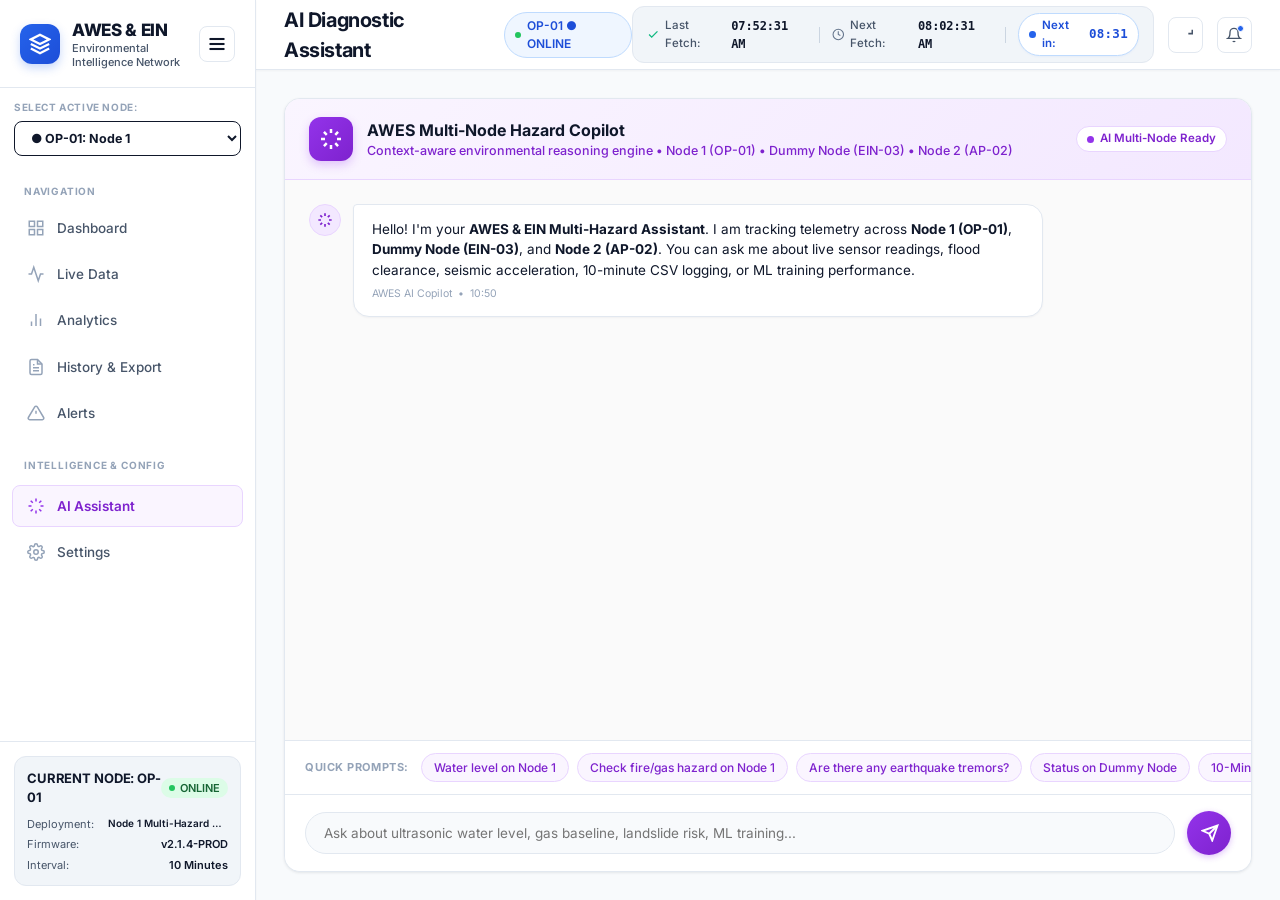
==== ai-assistant.html @ 45f8ae20 "Add files via upload" ====
<!DOCTYPE html>
<html lang="en">
<head>
  <meta charset="UTF-8">
  <meta name="viewport" content="width=device-width, initial-scale=1.0">
  <title>AWES — AI Assistant Copilot</title>
  <link rel="preconnect" href="https://fonts.googleapis.com">
  <link rel="preconnect" href="https://fonts.gstatic.com" crossorigin>
  <link href="https://fonts.googleapis.com/css2?family=Inter:wght@400;500;600;700;800&display=swap" rel="stylesheet">
  <link rel="stylesheet" href="main.css">
  <link rel="stylesheet" href="components.css">
  <link rel="stylesheet" href="ai-chat.css">
</head>
<body>

<div class="app-container">
  <!-- SIDEBAR -->
  <aside class="sidebar">
    <div class="sidebar-brand">
      <div class="brand-icon">
        <svg width="22" height="22" viewBox="0 0 24 24" fill="none" stroke="currentColor" stroke-width="2.5">
          <path d="M12 2L2 7l10 5 10-5-10-5zM2 17l10 5 10-5M2 12l10 5 10-5"/>
        </svg>
      </div>
      <div class="brand-info">
        <h1>AWES & EIN</h1>
        <p>Environmental Intelligence Network</p>
      </div>
      <button class="btn-sidebar-close" id="btn-sidebar-close" title="Close sidebar" aria-label="Close sidebar">
        <svg width="20" height="20" viewBox="0 0 24 24" fill="none" stroke="currentColor" stroke-width="2.5"><line x1="3" y1="6" x2="21" y2="6"/><line x1="3" y1="12" x2="21" y2="12"/><line x1="3" y1="18" x2="21" y2="18"/></svg>
      </button>
    </div>

    <!-- Active Hardware Node Selector in Sidebar -->
    <div style="padding: 12px 14px 4px 14px;">
      <div style="font-size: 10px; font-weight: 700; text-transform: uppercase; color: var(--text-light); letter-spacing: 0.06em; margin-bottom: 6px;">Select Active Node:</div>
      <select id="global-node-selector" class="form-select" style="width: 100%; font-size: 12.5px; font-weight: 700; border-color: var(--primary-300);">
        <option value="OP-01">● OP-01: Node 1</option>
        <option value="EIN-03">● EIN-03: Dummy Node</option>
        <option value="AP-02">● AP-02: Node 2</option>
      </select>
    </div>

    <nav class="sidebar-nav">
      <div class="nav-section-title">Navigation</div>
      <a href="index.html" class="nav-item">
        <svg viewBox="0 0 24 24" fill="none" stroke="currentColor" stroke-width="2"><rect x="3" y="3" width="7" height="7"/><rect x="14" y="3" width="7" height="7"/><rect x="14" y="14" width="7" height="7"/><rect x="3" y="14" width="7" height="7"/></svg>
        <span>Dashboard</span>
      </a>
      <a href="live-data.html" class="nav-item">
        <svg viewBox="0 0 24 24" fill="none" stroke="currentColor" stroke-width="2"><polyline points="22 12 18 12 15 21 9 3 6 12 2 12"/></svg>
        <span>Live Data</span>
      </a>
      <a href="analytics.html" class="nav-item">
        <svg viewBox="0 0 24 24" fill="none" stroke="currentColor" stroke-width="2"><line x1="18" y1="20" x2="18" y2="10"/><line x1="12" y1="20" x2="12" y2="4"/><line x1="6" y1="20" x2="6" y2="14"/></svg>
        <span>Analytics</span>
      </a>
      <a href="history.html" class="nav-item">
        <svg viewBox="0 0 24 24" fill="none" stroke="currentColor" stroke-width="2"><path d="M14 2H6a2 2 0 0 0-2 2v16a2 2 0 0 0 2 2h12a2 2 0 0 0 2-2V8z"/><polyline points="14 2 14 8 20 8"/><line x1="16" y1="13" x2="8" y2="13"/><line x1="16" y1="17" x2="8" y2="17"/><polyline points="10 9 9 9 8 9"/></svg>
        <span>History & Export</span>
      </a>
      <a href="alerts.html" class="nav-item">
        <svg viewBox="0 0 24 24" fill="none" stroke="currentColor" stroke-width="2"><path d="M10.29 3.86L1.82 18a2 2 0 001.71 3h16.94a2 2 0 001.71-3L13.71 3.86a2 2 0 00-3.42 0z"/><line x1="12" y1="9" x2="12" y2="13"/><line x1="12" y1="17" x2="12.01" y2="17"/></svg>
        <span>Alerts</span>
      </a>
      
      <div class="nav-section-title" style="margin-top: 12px;">Intelligence & Config</div>
      <a href="ai-assistant.html" class="nav-item nav-item-ai active">
        <svg viewBox="0 0 24 24" fill="none" stroke="currentColor" stroke-width="2"><path d="M12 2v4M12 18v4M4.93 4.93l2.83 2.83M16.24 16.24l2.83 2.83M2 12h4M18 12h4M4.93 19.07l2.83-2.83M16.24 7.76l2.83-2.83"/></svg>
        <span>AI Assistant</span>
      </a>
      <a href="settings.html" class="nav-item">
        <svg viewBox="0 0 24 24" fill="none" stroke="currentColor" stroke-width="2"><circle cx="12" cy="12" r="3"/><path d="M19.4 15a1.65 1.65 0 0 0 .33 1.82l.06.06a2 2 0 0 1 0 2.83 2 2 0 0 1-2.83 0l-.06-.06a1.65 1.65 0 0 0-1.82-.33 1.65 1.65 0 0 0-1 1.51V21a2 2 0 0 1-2 2 2 2 0 0 1-2-2v-.09A1.65 1.65 0 0 0 9 19.4a1.65 1.65 0 0 0-1.82.33l-.06.06a2 2 0 0 1-2.83 0 2 2 0 0 1 0-2.83l.06-.06a1.65 1.65 0 0 0 .33-1.82 1.65 1.65 0 0 0-1.51-1H3a2 2 0 0 1-2-2 2 2 0 0 1 2-2h.09A1.65 1.65 0 0 0 4.6 9a1.65 1.65 0 0 0-.33-1.82l-.06-.06a2 2 0 0 1 0-2.83 2 2 0 0 1 2.83 0l.06.06a1.65 1.65 0 0 0 1.82.33H9a1.65 1.65 0 0 0 1-1.51V3a2 2 0 0 1 2-2 2 2 0 0 1 2 2v.09a1.65 1.65 0 0 0 1 1.51 1.65 1.65 0 0 0 1.82-.33l.06-.06a2 2 0 0 1 2.83 0 2 2 0 0 1 0 2.83l-.06.06a1.65 1.65 0 0 0-.33 1.82V9a1.65 1.65 0 0 0 1.51 1H21a2 2 0 0 1 2 2 2 2 0 0 1-2 2h-.09a1.65 1.65 0 0 0-1.51 1z"/></svg>
        <span>Settings</span>
      </a>
    </nav>

    <!-- Pinned Node Status Card at bottom of Sidebar -->
    <div class="sidebar-footer">
      <div class="current-node-card">
        <div class="node-header">
          <span class="node-id-badge" id="sidebar-node-id">CURRENT NODE: OP-01</span>
          <span class="status-pill online">
            <span class="status-dot pulse"></span> ONLINE
          </span>
        </div>
        <div class="node-details">
          <div class="node-row"><span>Deployment:</span> <span id="sidebar-node-type" style="font-size: 10px; max-width: 120px; overflow: hidden; text-overflow: ellipsis; white-space: nowrap;">Node 1 Multi-Hazard</span></div>
          <div class="node-row"><span>Firmware:</span> <span id="sidebar-node-fw">v2.1.4-PROD</span></div>
          <div class="node-row"><span>Interval:</span> <span id="sidebar-node-interval">10 Minutes</span></div>
        </div>
      </div>
    </div>
  </aside>

  <!-- MAIN WRAPPER -->
  <div class="main-wrapper">
    <!-- Top Header -->
    <header class="top-header">
      <div class="header-left">
        <button id="btn-sidebar-toggle" class="btn-sidebar-toggle" title="Toggle Sidebar" aria-label="Toggle Sidebar">
          <svg width="20" height="20" viewBox="0 0 24 24" fill="none" stroke="currentColor" stroke-width="2.5">
            <line x1="3" y1="6" x2="21" y2="6"/>
            <line x1="3" y1="12" x2="21" y2="12"/>
            <line x1="3" y1="18" x2="21" y2="18"/>
          </svg>
        </button>
        <h1 class="header-page-title">AI Diagnostic Assistant</h1>
        <div class="header-node-badge">
          <span class="status-dot pulse"></span>
          <span id="header-node-badge-text">OP-01 ● ONLINE</span>
        </div>
      </div>

      <div class="header-right">
        <div class="header-telemetry-sync">
          <div class="sync-time-item">
            <svg width="13" height="13" viewBox="0 0 24 24" fill="none" stroke="#10B981" stroke-width="2.5"><polyline points="20 6 9 17 4 12"/></svg>
            <span class="sync-label">Last Fetch:</span>
            <strong class="sync-value" id="last-fetch-time">--:--:--</strong>
          </div>
          <div class="sync-divider"></div>
          <div class="sync-time-item">
            <svg width="13" height="13" viewBox="0 0 24 24" fill="none" stroke="#64748B" stroke-width="2"><circle cx="12" cy="12" r="10"/><polyline points="12 6 12 12 16 14"/></svg>
            <span class="sync-label">Next Fetch:</span>
            <strong class="sync-value" id="next-fetch-time">--:--:--</strong>
          </div>
          <div class="sync-divider"></div>
          <div class="sync-countdown-pill" title="Countdown to next 10-minute sensor telemetry broadcast & ML model retraining">
            <span class="countdown-dot"></span>
            <span class="sync-label" style="font-weight: 600; color: var(--primary-700);">Next in:</span>
            <strong class="countdown-timer" id="fetch-countdown">--:--</strong>
          </div>
        </div>

        <button id="btn-refresh-data" class="btn-icon-header" title="Force Sync & Retrain Model">
          <svg width="16" height="16" viewBox="0 0 24 24" fill="none" stroke="currentColor" stroke-width="2.5"><polyline points="23 4 23 10 17 10"/></svg>
        </button>
        <a href="alerts.html" class="btn-icon-header" title="Alerts Center">
          <svg width="16" height="16" viewBox="0 0 24 24" fill="none" stroke="currentColor" stroke-width="2"><path d="M18 8A6 6 0 0 0 6 8c0 7-3 9-3 9h18s-3-2-3-9"/><path d="M13.73 21a2 2 0 0 1-3.46 0"/></svg>
          <span class="notif-badge-dot"></span>
        </a>
      </div>
    </header>

    <!-- Main Page Content: Full-Page Chat Container -->
    <main class="page-content" style="padding-bottom: 20px;">
      
      <div class="chat-container">
        <!-- Top Profile Banner -->
        <div class="chat-header-banner">
          <div class="chat-bot-profile">
            <div class="bot-avatar">
              <svg viewBox="0 0 24 24" fill="none" stroke="currentColor" stroke-width="2.5">
                <path d="M12 2v4M12 18v4M4.93 4.93l2.83 2.83M16.24 16.24l2.83 2.83M2 12h4M18 12h4M4.93 19.07l2.83-2.83M16.24 7.76l2.83-2.83"/>
              </svg>
            </div>
            <div class="bot-info">
              <h2>AWES Multi-Node Hazard Copilot</h2>
              <p>Context-aware environmental reasoning engine &bull; Node 1 (OP-01) &bull; Dummy Node (EIN-03) &bull; Node 2 (AP-02)</p>
            </div>
          </div>
          <div class="bot-status-tag">
            <span class="bot-status-dot"></span>
            <span>AI Multi-Node Ready</span>
          </div>
        </div>

        <!-- Chat Messages Log -->
        <div class="chat-messages" id="chat-messages">
          <div class="chat-bubble-row bot-row">
            <div class="chat-avatar-small">
              <svg width="16" height="16" viewBox="0 0 24 24" fill="none" stroke="currentColor" stroke-width="2.5">
                <path d="M12 2v4M12 18v4M4.93 4.93l2.83 2.83M16.24 16.24l2.83 2.83M2 12h4M18 12h4M4.93 19.07l2.83-2.83M16.24 7.76l2.83-2.83"/>
              </svg>
            </div>
            <div class="bubble">
              <p>Hello! I'm your <strong>AWES & EIN Multi-Hazard Assistant</strong>. I am tracking telemetry across <strong>Node 1 (OP-01)</strong>, <strong>Dummy Node (EIN-03)</strong>, and <strong>Node 2 (AP-02)</strong>. You can ask me about live sensor readings, flood clearance, seismic acceleration, 10-minute CSV logging, or ML training performance.</p>
              <div class="bubble-meta">
                <span>AWES AI Copilot</span> &bull; <span>10:50</span>
              </div>
            </div>
          </div>
        </div>

        <!-- Suggested Prompt Chips (Click to ask) -->
        <div class="suggested-prompts-bar">
          <span class="prompt-label">Quick Prompts:</span>
          <button class="prompt-chip" data-query="What is the water level on Node 1 (OP-01)?">Water level on Node 1</button>
          <button class="prompt-chip" data-query="Check fire/gas hazard status on Node 1 (OP-01)">Check fire/gas hazard on Node 1</button>
          <button class="prompt-chip" data-query="Are there any earthquake tremors?">Are there any earthquake tremors?</button>
          <button class="prompt-chip" data-query="Explain status on Dummy Node (EIN-03)">Status on Dummy Node</button>
          <button class="prompt-chip" data-query="How does the 10-minute ML training pipeline work?">10-Min ML Training & CSV Pipeline</button>
          <button class="prompt-chip" data-query="What is the GPS location of the active node?">GPS location of active node</button>
        </div>

        <!-- Chat Input Form -->
        <form id="chat-form" class="chat-input-bar">
          <div class="chat-input-wrapper">
            <input type="text" id="chat-input" class="chat-input" placeholder="Ask about ultrasonic water level, gas baseline, landslide risk, ML training..." autocomplete="off">
          </div>
          <button type="submit" class="btn-send-chat" title="Send Question">
            <svg viewBox="0 0 24 24" fill="none" stroke="currentColor" stroke-width="2.5"><line x1="22" y1="2" x2="11" y2="13"/><polygon points="22 2 15 22 11 13 2 9 22 2"/></svg>
          </button>
        </form>

      </div>

    </main>
  </div>
</div>

<script src="data.js"></script>
<script src="shared.js"></script>
<script src="ai-chat.js"></script>
</body>
</html>
---- main.css ----
/* ==========================================================================
   AWES — AI-Powered Environmental Monitoring & Early Warning System
   Theme: STRICT LIGHT THEME ONLY
   ========================================================================== */

:root {
  /* Color Palette - Light Theme */
  --bg-app: #F8FAFC;
  --bg-surface: #FFFFFF;
  --bg-surface-subtle: #F1F5F9;
  --bg-surface-hover: #F8FAFC;
  
  /* Primary & Accents */
  --primary-50: #EFF6FF;
  --primary-100: #DBEAFE;
  --primary-200: #BFDBFE;
  --primary-500: #3B82F6;
  --primary-600: #2563EB;
  --primary-700: #1D4ED8;
  
  /* Status Colors */
  --status-normal-bg: #ECFDF5;
  --status-normal-border: #A7F3D0;
  --status-normal-text: #065F46;
  --status-normal-primary: #10B981;
  --status-normal-dark: #047857;

  --status-critical-bg: #FFFBEB;
  --status-critical-border: #FDE68A;
  --status-critical-text: #92400E;
  --status-critical-primary: #F59E0B;
  --status-critical-dark: #B45309;

  --status-danger-bg: #FEF2F2;
  --status-danger-border: #FECACA;
  --status-danger-text: #991B1B;
  --status-danger-primary: #EF4444;
  --status-danger-dark: #B91C1C;

  /* AI Accent (Purple - strictly reserved for AI Assistant) */
  --ai-purple-50: #FAF5FF;
  --ai-purple-100: #F3E8FF;
  --ai-purple-200: #E9D5FF;
  --ai-purple-500: #A855F7;
  --ai-purple-600: #9333EA;
  --ai-purple-700: #7E22CE;

  /* Neutrals & Borders */
  --text-main: #0F172A;
  --text-muted: #475569;
  --text-light: #94A3B8;
  --border-light: #E2E8F0;
  --border-subtle: #CBD5E1;

  /* Shadows */
  --shadow-xs: 0 1px 2px 0 rgba(15, 23, 42, 0.04);
  --shadow-sm: 0 1px 3px 0 rgba(15, 23, 42, 0.08), 0 1px 2px -1px rgba(15, 23, 42, 0.04);
  --shadow-md: 0 4px 6px -1px rgba(15, 23, 42, 0.07), 0 2px 4px -2px rgba(15, 23, 42, 0.04);
  --shadow-lg: 0 10px 15px -3px rgba(15, 23, 42, 0.08), 0 4px 6px -4px rgba(15, 23, 42, 0.04);
  
  /* Layout Sizing */
  --sidebar-width: 256px;
  --header-height: 70px;
  --radius-sm: 8px;
  --radius-md: 12px;
  --radius-lg: 16px;
  --radius-xl: 20px;
  --radius-full: 9999px;

  /* Typography */
  --font-family: 'Inter', -apple-system, BlinkMacSystemFont, "Segoe UI", Roboto, Helvetica, Arial, sans-serif;
}

/* Reset & Box Sizing */
*, *::before, *::after {
  box-sizing: border-box;
  margin: 0;
  padding: 0;
}

body {
  font-family: var(--font-family);
  background-color: var(--bg-app);
  color: var(--text-main);
  line-height: 1.5;
  font-size: 14px;
  -webkit-font-smoothing: antialiased;
  -moz-osx-font-smoothing: grayscale;
  min-height: 100vh;
  overflow-x: hidden;
}

a {
  color: inherit;
  text-decoration: none;
}

button {
  font-family: inherit;
  cursor: pointer;
  border: none;
  background: none;
}

/* App Container Layout */
.app-container {
  display: flex;
  min-height: 100vh;
}

/* ==========================================================================
   SIDEBAR
   ========================================================================== */
.sidebar {
  width: var(--sidebar-width);
  background-color: var(--bg-surface);
  border-right: 1px solid var(--border-light);
  display: flex;
  flex-direction: column;
  position: fixed;
  top: 0;
  bottom: 0;
  left: 0;
  z-index: 100;
  box-shadow: var(--shadow-xs);
  transition: transform 0.28s cubic-bezier(0.4, 0, 0.2, 1), width 0.28s cubic-bezier(0.4, 0, 0.2, 1);
}

.sidebar-backdrop {
  position: fixed;
  top: 0;
  left: 0;
  width: 100vw;
  height: 100vh;
  background-color: rgba(15, 23, 42, 0.45);
  backdrop-filter: blur(3px);
  -webkit-backdrop-filter: blur(3px);
  z-index: 95;
  opacity: 0;
  visibility: hidden;
  transition: opacity 0.25s ease, visibility 0.25s ease;
}

.sidebar-backdrop.active {
  opacity: 1;
  visibility: visible;
}

.sidebar-brand {
  padding: 20px 20px 18px 20px;
  border-bottom: 1px solid var(--border-light);
  display: flex;
  align-items: center;
  gap: 12px;
  position: relative;
}

.btn-sidebar-close {
  display: flex;
  margin-left: auto;
  width: 36px;
  height: 36px;
  border-radius: var(--radius-sm);
  align-items: center;
  justify-content: center;
  color: var(--text-main);
  border: 1px solid var(--border-light);
  background-color: var(--bg-surface);
  transition: all 0.15s ease;
  flex-shrink: 0;
  cursor: pointer;
}

.btn-sidebar-close:hover {
  background-color: var(--bg-surface-subtle);
  color: var(--primary-600);
  border-color: var(--primary-300);
}

.brand-icon {
  width: 40px;
  height: 40px;
  border-radius: var(--radius-md);
  background: linear-gradient(135deg, var(--primary-600), var(--primary-700));
  display: flex;
  align-items: center;
  justify-content: center;
  color: #FFFFFF;
  box-shadow: 0 4px 10px rgba(37, 99, 235, 0.25);
  flex-shrink: 0;
}

.brand-info h1 {
  font-size: 17px;
  font-weight: 800;
  letter-spacing: -0.02em;
  color: var(--text-main);
  line-height: 1.2;
}

.brand-info p {
  font-size: 11px;
  font-weight: 500;
  color: var(--text-muted);
  line-height: 1.2;
  margin-top: 2px;
}

.sidebar-nav {
  padding: 16px 12px;
  flex: 1;
  overflow-y: auto;
  display: flex;
  flex-direction: column;
  gap: 4px;
}

.nav-section-title {
  font-size: 10px;
  font-weight: 700;
  text-transform: uppercase;
  letter-spacing: 0.08em;
  color: var(--text-light);
  padding: 8px 12px 4px 12px;
}

.nav-item {
  display: flex;
  align-items: center;
  gap: 12px;
  padding: 10px 14px;
  border-radius: var(--radius-sm);
  color: var(--text-muted);
  font-size: 13.5px;
  font-weight: 500;
  transition: all 0.15s ease-in-out;
  border: 1px solid transparent;
}

.nav-item svg {
  width: 18px;
  height: 18px;
  color: var(--text-light);
  transition: color 0.15s ease-in-out;
  flex-shrink: 0;
}

.nav-item:hover {
  background-color: var(--bg-surface-subtle);
  color: var(--text-main);
}

.nav-item:hover svg {
  color: var(--primary-600);
}

.nav-item.active {
  background-color: var(--primary-50);
  color: var(--primary-700);
  font-weight: 600;
  border-color: var(--primary-200);
}

.nav-item.active svg {
  color: var(--primary-600);
}

/* AI Assistant specific nav item */
.nav-item.nav-item-ai {
  margin-top: 4px;
}
.nav-item.nav-item-ai:hover {
  background-color: var(--ai-purple-50);
  color: var(--ai-purple-700);
}
.nav-item.nav-item-ai:hover svg {
  color: var(--ai-purple-600);
}
.nav-item.nav-item-ai.active {
  background-color: var(--ai-purple-50);
  color: var(--ai-purple-700);
  border-color: var(--ai-purple-200);
}
.nav-item.nav-item-ai.active svg {
  color: var(--ai-purple-600);
}

/* Sidebar Bottom: Current Node Info Card */
.sidebar-footer {
  padding: 14px;
  border-top: 1px solid var(--border-light);
  background-color: var(--bg-surface);
}

.current-node-card {
  background: var(--bg-surface-subtle);
  border: 1px solid var(--border-light);
  border-radius: var(--radius-md);
  padding: 12px;
}

.node-header {
  display: flex;
  align-items: center;
  justify-content: space-between;
  margin-bottom: 8px;
}

.node-id-badge {
  font-size: 13px;
  font-weight: 700;
  color: var(--text-main);
  letter-spacing: -0.01em;
}

.status-pill {
  display: inline-flex;
  align-items: center;
  gap: 5px;
  font-size: 11px;
  font-weight: 600;
  padding: 2px 8px;
  border-radius: var(--radius-full);
}

.status-pill.online {
  background-color: #DCFCE7;
  color: #166534;
}

.status-dot {
  width: 6px;
  height: 6px;
  border-radius: 50%;
  background-color: #22C55E;
}

.status-dot.pulse {
  animation: pulse-dot 2s infinite;
}

@keyframes pulse-dot {
  0% { transform: scale(0.95); box-shadow: 0 0 0 0 rgba(34, 197, 94, 0.7); }
  70% { transform: scale(1); box-shadow: 0 0 0 5px rgba(34, 197, 94, 0); }
  100% { transform: scale(0.95); box-shadow: 0 0 0 0 rgba(34, 197, 94, 0); }
}

.node-details {
  display: flex;
  flex-direction: column;
  gap: 4px;
  font-size: 11px;
  color: var(--text-muted);
}

.node-row {
  display: flex;
  justify-content: space-between;
}
.node-row span:last-child {
  font-weight: 600;
  color: var(--text-main);
}

/* ==========================================================================
   MAIN CONTENT WRAPPER & HEADER
   ========================================================================== */
.main-wrapper {
  margin-left: var(--sidebar-width);
  flex: 1;
  display: flex;
  flex-direction: column;
  min-width: 0;
  transition: margin-left 0.28s cubic-bezier(0.4, 0, 0.2, 1);
}

.btn-sidebar-toggle {
  width: 36px;
  height: 36px;
  border-radius: var(--radius-sm);
  display: none;
  align-items: center;
  justify-content: center;
  color: var(--text-main);
  border: 1px solid var(--border-light);
  background-color: var(--bg-surface);
  transition: all 0.15s ease;
  flex-shrink: 0;
  cursor: pointer;
}

.btn-sidebar-toggle:hover {
  background-color: var(--bg-surface-subtle);
  color: var(--primary-600);
  border-color: var(--primary-300);
}

.top-header {
  height: var(--header-height);
  background-color: var(--bg-surface);
  border-bottom: 1px solid var(--border-light);
  display: flex;
  align-items: center;
  justify-content: space-between;
  padding: 0 28px;
  position: sticky;
  top: 0;
  z-index: 40;
  box-shadow: var(--shadow-xs);
}

.header-left {
  display: flex;
  align-items: center;
  gap: 14px;
}

.header-page-title {
  font-size: 20px;
  font-weight: 700;
  color: var(--text-main);
  letter-spacing: -0.02em;
}

.header-node-badge {
  display: inline-flex;
  align-items: center;
  gap: 6px;
  padding: 4px 10px;
  background-color: var(--primary-50);
  border: 1px solid var(--primary-200);
  border-radius: var(--radius-full);
  font-size: 12px;
  font-weight: 600;
  color: var(--primary-700);
}

.header-right {
  display: flex;
  align-items: center;
  gap: 14px;
}

.sync-status {
  display: flex;
  align-items: center;
  gap: 6px;
  font-size: 12px;
  color: var(--text-muted);
  background: var(--bg-surface-subtle);
  padding: 6px 12px;
  border-radius: var(--radius-sm);
  border: 1px solid var(--border-light);
}

.sync-status strong {
  color: var(--text-main);
}

/* Header Telemetry Sync & Countdown Bar */
.header-telemetry-sync {
  display: flex;
  align-items: center;
  gap: 12px;
  background: var(--bg-surface-subtle);
  border: 1px solid var(--border-light);
  border-radius: var(--radius-md);
  padding: 6px 14px;
}

.sync-time-item {
  display: flex;
  align-items: center;
  gap: 6px;
  font-size: 12px;
}

.sync-label {
  color: var(--text-muted);
  font-weight: 500;
  font-size: 11.5px;
}

.sync-value {
  color: var(--text-main);
  font-weight: 700;
  font-family: ui-monospace, SFMono-Regular, Menlo, Monaco, Consolas, monospace;
  font-size: 12px;
  letter-spacing: -0.01em;
}

.sync-divider {
  width: 1px;
  height: 16px;
  background-color: var(--border-subtle);
}

.sync-countdown-pill {
  display: inline-flex;
  align-items: center;
  gap: 6px;
  background: #FFFFFF;
  border: 1px solid var(--primary-200);
  padding: 3px 10px;
  border-radius: var(--radius-full);
  box-shadow: 0 1px 2px rgba(37, 99, 235, 0.05);
}

.countdown-dot {
  width: 7px;
  height: 7px;
  border-radius: 50%;
  background-color: var(--primary-600);
  animation: pulse-dot 1.5s infinite ease-in-out;
}

.countdown-timer {
  color: var(--primary-700);
  font-weight: 800;
  font-family: ui-monospace, SFMono-Regular, Menlo, Monaco, Consolas, monospace;
  font-size: 12.5px;
  letter-spacing: 0.02em;
}

.btn-icon-header {
  width: 36px;
  height: 36px;
  border-radius: var(--radius-sm);
  display: flex;
  align-items: center;
  justify-content: center;
  color: var(--text-muted);
  border: 1px solid var(--border-light);
  background-color: var(--bg-surface);
  transition: all 0.15s ease;
  position: relative;
}

.btn-icon-header:hover {
  background-color: var(--bg-surface-subtle);
  color: var(--text-main);
  border-color: var(--border-subtle);
}

.btn-icon-header.rotating svg {
  animation: spin 0.8s linear infinite;
}

@keyframes spin {
  from { transform: rotate(0deg); }
  to { transform: rotate(360deg); }
}

.notif-badge-dot {
  position: absolute;
  top: 7px;
  right: 7px;
  width: 7px;
  height: 7px;
  background-color: var(--primary-600);
  border-radius: 50%;
  border: 1.5px solid var(--bg-surface);
}

/* Page Content Body */
.page-content {
  padding: 28px;
  max-width: 1540px;
  width: 100%;
  margin: 0 auto;
  flex: 1;
}

/* Desktop Collapse support (>= 1025px) */
@media (min-width: 1025px) {
  body.sidebar-collapsed .sidebar {
    transform: translateX(-100%);
  }
  body.sidebar-collapsed .main-wrapper {
    margin-left: 0;
  }
  body.sidebar-collapsed .btn-sidebar-toggle {
    display: inline-flex;
  }
}

/* Tablet & Mobile responsive adjustments (<= 1024px) */
@media (max-width: 1024px) {
  .sidebar {
    width: 280px;
    transform: translateX(-100%);
    box-shadow: 0 10px 25px -5px rgba(15, 23, 42, 0.2), 0 8px 10px -6px rgba(15, 23, 42, 0.1);
  }
  .sidebar.open {
    transform: translateX(0);
  }
  .main-wrapper {
    margin-left: 0 !important;
  }
  .btn-sidebar-toggle {
    display: inline-flex;
  }
  body.sidebar-open .btn-sidebar-toggle {
    display: none;
  }
  .top-header {
    padding: 0 16px;
  }
  .page-content {
    padding: 18px 16px;
  }
}

@media (max-width: 768px) {
  .top-header {
    padding: 0 12px;
  }
  .header-left {
    gap: 10px;
  }
  .header-page-title {
    font-size: 16px;
  }
  .header-telemetry-sync {
    display: none;
  }
  .header-node-badge {
    padding: 4px 8px;
    font-size: 11px;
  }
}
---- components.css ----
/* ==========================================================================
   AWES Components CSS
   Reusable Light Theme Component Styles
   ========================================================================== */

/* Grid Systems */
.grid-4 {
  display: grid;
  grid-template-columns: repeat(4, 1fr);
  gap: 20px;
}

.grid-3 {
  display: grid;
  grid-template-columns: repeat(3, 1fr);
  gap: 20px;
}

.grid-2 {
  display: grid;
  grid-template-columns: repeat(2, 1fr);
  gap: 20px;
}

.grid-1-2 {
  display: grid;
  grid-template-columns: 1fr 2fr;
  gap: 20px;
}

.grid-2-1 {
  display: grid;
  grid-template-columns: 2fr 1fr;
  gap: 20px;
}

@media (max-width: 1200px) {
  .grid-4 {
    grid-template-columns: repeat(2, 1fr);
  }
}

@media (max-width: 768px) {
  .grid-4, .grid-3, .grid-2, .grid-1-2, .grid-2-1 {
    grid-template-columns: 1fr;
  }
}

/* Card Base */
.card {
  background-color: var(--bg-surface);
  border: 1px solid var(--border-light);
  border-radius: var(--radius-lg);
  box-shadow: var(--shadow-sm);
  padding: 22px;
  position: relative;
  transition: box-shadow 0.2s ease, border-color 0.2s ease, transform 0.15s ease;
}

.card:hover {
  box-shadow: var(--shadow-md);
  border-color: var(--border-subtle);
}

.card-header-flex {
  display: flex;
  align-items: center;
  justify-content: space-between;
  margin-bottom: 16px;
}

.card-title {
  font-size: 15px;
  font-weight: 700;
  color: var(--text-main);
  display: flex;
  align-items: center;
  gap: 8px;
  letter-spacing: -0.01em;
}

.card-subtitle {
  font-size: 12.5px;
  color: var(--text-muted);
  margin-top: 2px;
}

/* ==========================================================================
   1. THREAT LEVEL HERO CARD
   ========================================================================== */
.threat-card {
  border-radius: var(--radius-xl);
  padding: 24px 28px;
  margin-bottom: 24px;
  border-width: 2px;
  position: relative;
  overflow: hidden;
  transition: all 0.3s ease;
}

.threat-card.threat-normal {
  background: linear-gradient(180deg, #FFFFFF 0%, #F0FDF4 100%);
  border-color: var(--status-normal-border);
}

.threat-card.threat-critical {
  background: linear-gradient(180deg, #FFFFFF 0%, #FFFBEB 100%);
  border-color: var(--status-critical-border);
}

.threat-card.threat-danger {
  background: linear-gradient(180deg, #FFFFFF 0%, #FEF2F2 100%);
  border-color: var(--status-danger-primary);
  animation: danger-pulse-border 2s infinite ease-in-out;
}

@keyframes danger-pulse-border {
  0% { box-shadow: 0 0 0 0 rgba(239, 68, 68, 0.4); }
  70% { box-shadow: 0 0 0 8px rgba(239, 68, 68, 0); }
  100% { box-shadow: 0 0 0 0 rgba(239, 68, 68, 0); }
}

.threat-banner-danger {
  display: none;
  background-color: var(--status-danger-primary);
  color: #FFFFFF;
  font-weight: 800;
  font-size: 12px;
  letter-spacing: 0.08em;
  text-transform: uppercase;
  padding: 6px 16px;
  border-radius: var(--radius-full);
  position: absolute;
  top: 16px;
  right: 20px;
  box-shadow: 0 2px 8px rgba(239, 68, 68, 0.4);
  animation: bounce-slight 1.5s infinite;
}

.threat-card.threat-danger .threat-banner-danger {
  display: inline-flex;
  align-items: center;
  gap: 6px;
}

@keyframes bounce-slight {
  0%, 100% { transform: translateY(0); }
  50% { transform: translateY(-3px); }
}

.threat-content {
  display: flex;
  align-items: center;
  justify-content: space-between;
  gap: 24px;
}

.threat-left {
  display: flex;
  align-items: center;
  gap: 20px;
}

.threat-icon-box {
  width: 68px;
  height: 68px;
  border-radius: var(--radius-lg);
  display: flex;
  align-items: center;
  justify-content: center;
  flex-shrink: 0;
  transition: all 0.3s ease;
}

.threat-normal .threat-icon-box {
  background-color: #DCFCE7;
  color: #16A34A;
  border: 1px solid #BBF7D0;
}

.threat-critical .threat-icon-box {
  background-color: #FEF3C7;
  color: #D97706;
  border: 1px solid #FDE68A;
}

.threat-danger .threat-icon-box {
  background-color: #FEE2E2;
  color: #DC2626;
  border: 1px solid #FECACA;
}

.threat-icon-box svg {
  width: 38px;
  height: 38px;
}

.threat-label-small {
  font-size: 12px;
  font-weight: 700;
  letter-spacing: 0.06em;
  text-transform: uppercase;
  color: var(--text-muted);
  margin-bottom: 2px;
}

.threat-status-title {
  font-size: 32px;
  font-weight: 800;
  line-height: 1.1;
  letter-spacing: -0.03em;
  margin-bottom: 6px;
}

.threat-normal .threat-status-title {
  color: var(--status-normal-dark);
}
.threat-critical .threat-status-title {
  color: var(--status-critical-dark);
}
.threat-danger .threat-status-title {
  color: var(--status-danger-dark);
}

.threat-description {
  font-size: 14px;
  font-weight: 500;
  color: var(--text-muted);
  max-width: 600px;
}

.threat-meta {
  display: flex;
  flex-direction: column;
  align-items: flex-end;
  gap: 8px;
}

.threat-model-tag {
  font-size: 11.5px;
  font-weight: 600;
  background-color: #FFFFFF;
  border: 1px solid var(--border-light);
  padding: 4px 10px;
  border-radius: var(--radius-full);
  color: var(--text-muted);
  display: flex;
  align-items: center;
  gap: 5px;
}

.demo-state-switchers {
  display: flex;
  align-items: center;
  gap: 6px;
  margin-top: 4px;
}

.btn-state-toggle {
  font-size: 11px;
  font-weight: 600;
  padding: 4px 10px;
  border-radius: var(--radius-sm);
  border: 1px solid var(--border-light);
  background: #FFFFFF;
  color: var(--text-muted);
  transition: all 0.15s ease;
}

.btn-state-toggle:hover {
  background: var(--bg-surface-subtle);
  color: var(--text-main);
}

.btn-state-toggle.active-normal {
  background: #DCFCE7;
  border-color: #86EFAC;
  color: #166534;
}
.btn-state-toggle.active-critical {
  background: #FEF3C7;
  border-color: #FCD34D;
  color: #92400E;
}
.btn-state-toggle.active-danger {
  background: #FEE2E2;
  border-color: #FCA5A5;
  color: #991B1B;
}

/* ==========================================================================
   2. NODE HEALTH CARDS
   ========================================================================== */
.health-card {
  padding: 18px 20px;
  display: flex;
  flex-direction: column;
  justify-content: space-between;
  gap: 12px;
}

.health-card-top {
  display: flex;
  align-items: center;
  justify-content: space-between;
}

.health-label {
  font-size: 12px;
  font-weight: 700;
  text-transform: uppercase;
  letter-spacing: 0.05em;
  color: var(--text-light);
}

.health-icon-small {
  width: 32px;
  height: 32px;
  border-radius: var(--radius-sm);
  background: var(--bg-surface-subtle);
  border: 1px solid var(--border-light);
  display: flex;
  align-items: center;
  justify-content: center;
  color: var(--primary-600);
}

.health-icon-small svg {
  width: 16px;
  height: 16px;
}

.health-value {
  font-size: 26px;
  font-weight: 800;
  letter-spacing: -0.02em;
  color: var(--text-main);
  line-height: 1.1;
  display: flex;
  align-items: baseline;
  gap: 6px;
}

.health-value-sub {
  font-size: 13px;
  font-weight: 500;
  color: var(--text-muted);
}

.health-footer {
  font-size: 12px;
  color: var(--text-muted);
  display: flex;
  align-items: center;
  gap: 6px;
  padding-top: 8px;
  border-top: 1px dashed var(--border-light);
}

/* Battery Bar */
.progress-bar-container {
  width: 100%;
  height: 8px;
  background-color: var(--bg-surface-subtle);
  border-radius: var(--radius-full);
  overflow: hidden;
  border: 1px solid var(--border-light);
  margin-top: 6px;
}

.progress-bar-fill {
  height: 100%;
  background: linear-gradient(90deg, #10B981, #059669);
  border-radius: var(--radius-full);
  transition: width 0.5s ease;
}

/* Signal Meter Bars */
.signal-bars {
  display: inline-flex;
  align-items: flex-end;
  gap: 3px;
  height: 16px;
  margin-left: 6px;
}

.signal-bar {
  width: 4px;
  background-color: var(--border-subtle);
  border-radius: 1px;
}

.signal-bar.bar-1 { height: 25%; }
.signal-bar.bar-2 { height: 50%; }
.signal-bar.bar-3 { height: 75%; }
.signal-bar.bar-4 { height: 100%; }

.signal-bar.filled {
  background-color: var(--primary-600);
}

/* ==========================================================================
   3. SENSOR TELEMETRY CARDS (LIVE DATA)
   ========================================================================== */
.sensor-card {
  padding: 20px;
  display: flex;
  flex-direction: column;
  justify-content: space-between;
}

.sensor-card-head {
  display: flex;
  align-items: flex-start;
  justify-content: space-between;
  margin-bottom: 12px;
}

.sensor-code-badge {
  font-size: 11px;
  font-weight: 700;
  padding: 2px 8px;
  border-radius: var(--radius-sm);
  background: var(--bg-surface-subtle);
  color: var(--text-muted);
  border: 1px solid var(--border-light);
}

.sensor-name {
  font-size: 14.5px;
  font-weight: 700;
  color: var(--text-main);
  margin-top: 4px;
}

.sensor-sub {
  font-size: 11.5px;
  color: var(--text-muted);
}

.sensor-reading-box {
  margin: 10px 0 14px 0;
  display: flex;
  align-items: baseline;
  gap: 8px;
}

.sensor-reading-val {
  font-size: 30px;
  font-weight: 800;
  letter-spacing: -0.02em;
  color: var(--text-main);
}

.sensor-reading-unit {
  font-size: 13px;
  font-weight: 600;
  color: var(--text-muted);
}

/* Multi-axis sensor (MPU6050) display */
.axis-grid {
  display: grid;
  grid-template-columns: repeat(3, 1fr);
  gap: 8px;
  margin: 10px 0 14px 0;
}

.axis-item {
  background: var(--bg-surface-subtle);
  border: 1px solid var(--border-light);
  padding: 6px 8px;
  border-radius: var(--radius-sm);
  text-align: center;
}

.axis-label {
  font-size: 10.5px;
  font-weight: 700;
  color: var(--text-light);
}

.axis-val {
  font-size: 13.5px;
  font-weight: 700;
  color: var(--text-main);
}

/* Sparkline SVG Container */
.sparkline-wrapper {
  height: 42px;
  width: 100%;
  margin-bottom: 8px;
}

.sparkline-wrapper svg {
  width: 100%;
  height: 100%;
  overflow: visible;
}

.sensor-card-footer {
  display: flex;
  align-items: center;
  justify-content: space-between;
  padding-top: 10px;
  border-top: 1px solid var(--border-light);
  font-size: 11.5px;
  color: var(--text-muted);
}

/* Badges */
.badge {
  display: inline-flex;
  align-items: center;
  gap: 4px;
  padding: 3px 8px;
  border-radius: var(--radius-full);
  font-size: 11px;
  font-weight: 600;
}

.badge-normal {
  background: #ECFDF5;
  color: #065F46;
  border: 1px solid #A7F3D0;
}

.badge-warning {
  background: #FFFBEB;
  color: #92400E;
  border: 1px solid #FDE68A;
}

.badge-danger {
  background: #FEF2F2;
  color: #991B1B;
  border: 1px solid #FECACA;
}

.badge-neutral {
  background: #F1F5F9;
  color: #475569;
  border: 1px solid #CBD5E1;
}

.badge-ai {
  background: var(--ai-purple-50);
  color: var(--ai-purple-700);
  border: 1px solid var(--ai-purple-200);
}

/* ==========================================================================
   4. LOCATION PREVIEW / NEUTRAL MAP PLACEHOLDER
   ========================================================================== */
.location-placeholder {
  background-color: #F8FAFC;
  border: 1px dashed var(--border-subtle);
  border-radius: var(--radius-md);
  padding: 24px;
  text-align: center;
  display: flex;
  flex-direction: column;
  align-items: center;
  justify-content: center;
  gap: 12px;
  min-height: 200px;
}

.satellite-radar-icon {
  width: 48px;
  height: 48px;
  border-radius: 50%;
  background: #E2E8F0;
  display: flex;
  align-items: center;
  justify-content: center;
  color: var(--text-muted);
  position: relative;
}

.radar-ping {
  position: absolute;
  width: 100%;
  height: 100%;
  border-radius: 50%;
  border: 2px solid var(--primary-500);
  animation: ping-circle 2s cubic-bezier(0, 0, 0.2, 1) infinite;
  opacity: 0.6;
}

@keyframes ping-circle {
  75%, 100% {
    transform: scale(2);
    opacity: 0;
  }
}

.location-status-title {
  font-size: 15px;
  font-weight: 700;
  color: var(--text-main);
}

.coord-pills {
  display: flex;
  gap: 12px;
}

.coord-pill {
  font-size: 12px;
  font-weight: 600;
  padding: 4px 12px;
  background: #FFFFFF;
  border: 1px solid var(--border-light);
  border-radius: var(--radius-full);
  color: var(--text-muted);
}

.coord-pill strong {
  color: var(--text-main);
}

.location-note {
  font-size: 12px;
  color: var(--text-light);
  max-width: 360px;
  line-height: 1.4;
}

/* ==========================================================================
   5. TABLES & EXPORT
   ========================================================================== */
.table-responsive {
  width: 100%;
  overflow-x: auto;
  border-radius: var(--radius-md);
  border: 1px solid var(--border-light);
  background: #FFFFFF;
}

.data-table {
  width: 100%;
  border-collapse: collapse;
  text-align: left;
  font-size: 13px;
}

.data-table th {
  background: var(--bg-surface-subtle);
  color: var(--text-muted);
  font-weight: 600;
  font-size: 11.5px;
  text-transform: uppercase;
  letter-spacing: 0.04em;
  padding: 12px 16px;
  border-bottom: 1px solid var(--border-light);
}

.data-table td {
  padding: 13px 16px;
  border-bottom: 1px solid var(--border-light);
  color: var(--text-main);
}

.data-table tr:last-child td {
  border-bottom: none;
}

.data-table tbody tr:hover {
  background-color: var(--bg-surface-hover);
}

/* Form Controls & Buttons */
.btn {
  display: inline-flex;
  align-items: center;
  justify-content: center;
  gap: 8px;
  padding: 8px 16px;
  border-radius: var(--radius-sm);
  font-size: 13px;
  font-weight: 600;
  transition: all 0.15s ease;
  cursor: pointer;
}

.btn-primary {
  background-color: var(--primary-600);
  color: #FFFFFF;
  box-shadow: 0 1px 2px rgba(37, 99, 235, 0.2);
}

.btn-primary:hover {
  background-color: var(--primary-700);
}

.btn-secondary {
  background-color: #FFFFFF;
  border: 1px solid var(--border-light);
  color: var(--text-main);
}

.btn-secondary:hover {
  background-color: var(--bg-surface-subtle);
  border-color: var(--border-subtle);
}

.btn-ai {
  background-color: var(--ai-purple-600);
  color: #FFFFFF;
}

.btn-ai:hover {
  background-color: var(--ai-purple-700);
}

.form-select, .form-input {
  padding: 8px 12px;
  border-radius: var(--radius-sm);
  border: 1px solid var(--border-light);
  background-color: #FFFFFF;
  color: var(--text-main);
  font-size: 13px;
  font-family: inherit;
  outline: none;
  transition: border-color 0.15s ease;
}

.form-select:focus, .form-input:focus {
  border-color: var(--primary-500);
  box-shadow: 0 0 0 2px var(--primary-100);
}

/* Toggle Switch */
.switch {
  position: relative;
  display: inline-block;
  width: 44px;
  height: 24px;
}

.switch input {
  opacity: 0;
  width: 0;
  height: 0;
}

.slider {
  position: absolute;
  cursor: pointer;
  top: 0;
  left: 0;
  right: 0;
  bottom: 0;
  background-color: #CBD5E1;
  transition: .2s;
  border-radius: 24px;
}

.slider:before {
  position: absolute;
  content: "";
  height: 18px;
  width: 18px;
  left: 3px;
  bottom: 3px;
  background-color: white;
  transition: .2s;
  border-radius: 50%;
  box-shadow: var(--shadow-xs);
}

input:checked + .slider {
  background-color: var(--primary-600);
}

input:checked + .slider:before {
  transform: translateX(20px);
}

/* Toast Container */
#toast-container {
  position: fixed;
  bottom: 24px;
  right: 24px;
  z-index: 9999;
  display: flex;
  flex-direction: column;
  gap: 10px;
}

.toast {
  background: #FFFFFF;
  border: 1px solid var(--border-light);
  border-left: 4px solid var(--primary-600);
  padding: 12px 18px;
  border-radius: var(--radius-sm);
  box-shadow: var(--shadow-lg);
  display: flex;
  align-items: center;
  gap: 12px;
  font-size: 13px;
  font-weight: 500;
  color: var(--text-main);
  animation: slide-in 0.3s ease;
}

.toast.toast-success {
  border-left-color: #10B981;
}

.toast.toast-danger {
  border-left-color: #EF4444;
}

@keyframes slide-in {
  from { transform: translateX(100%); opacity: 0; }
  to { transform: translateX(0); opacity: 1; }
}

/* ==========================================================================
   NODE SELECTOR & MULTI-HAZARD INTELLIGENCE STYLES
   ========================================================================== */
.node-switcher-wrapper {
  display: flex;
  align-items: center;
  gap: 8px;
}

.node-switcher-select {
  padding: 6px 12px;
  background-color: #FFFFFF;
  border: 1.5px solid var(--primary-300);
  border-radius: var(--radius-full);
  font-size: 12.5px;
  font-weight: 700;
  color: var(--primary-700);
  outline: none;
  cursor: pointer;
  box-shadow: 0 1px 3px rgba(37, 99, 235, 0.08);
  transition: all 0.2s ease;
}

.node-switcher-select:hover, .node-switcher-select:focus {
  border-color: var(--primary-600);
  box-shadow: 0 0 0 3px var(--primary-100);
}

.node-tag-pill {
  font-size: 10px;
  font-weight: 800;
  letter-spacing: 0.05em;
  text-transform: uppercase;
  padding: 2px 7px;
  border-radius: var(--radius-full);
}
.node-tag-operational { background: #DCFCE7; color: #166534; border: 1px solid #86EFAC; }
.node-tag-demo { background: #EFF6FF; color: #1E40AF; border: 1px solid #93C5FD; }
.node-tag-prototype { background: #F1F5F9; color: #475569; border: 1px solid #CBD5E1; }

/* Hazard Risk Meters Grid */
.hazard-matrix-grid {
  display: grid;
  grid-template-columns: repeat(auto-fit, minmax(280px, 1fr));
  gap: 14px;
  margin-top: 14px;
}

.hazard-meter-card {
  background: var(--bg-surface);
  border: 1px solid var(--border-light);
  border-radius: var(--radius-md);
  padding: 14px 16px;
  display: flex;
  flex-direction: column;
  justify-content: space-between;
  gap: 8px;
  transition: transform 0.15s ease, border-color 0.15s ease;
}

.hazard-meter-card:hover {
  transform: translateY(-2px);
  border-color: var(--border-subtle);
}

.hazard-meter-head {
  display: flex;
  align-items: center;
  justify-content: space-between;
}

.hazard-meter-title {
  font-size: 13px;
  font-weight: 700;
  color: var(--text-main);
  display: flex;
  align-items: center;
  gap: 6px;
}

.hazard-meter-score {
  font-size: 14px;
  font-weight: 800;
}

.hazard-progress-track {
  width: 100%;
  height: 6px;
  background-color: var(--bg-surface-subtle);
  border-radius: var(--radius-full);
  overflow: hidden;
  border: 1px solid var(--border-light);
}

.hazard-progress-fill {
  height: 100%;
  border-radius: var(--radius-full);
  transition: width 0.6s cubic-bezier(0.4, 0, 0.2, 1);
}

.hazard-meter-desc {
  font-size: 11px;
  color: var(--text-muted);
  line-height: 1.3;
}

/* ML Model Training Banner */
.ml-pipeline-card {
  background: linear-gradient(135deg, #FAF5FF 0%, #FFFFFF 100%);
  border: 1.5px solid var(--ai-purple-200);
  border-radius: var(--radius-lg);
  padding: 18px 22px;
  margin-bottom: 24px;
}

.ml-pipeline-header {
  display: flex;
  align-items: center;
  justify-content: space-between;
  margin-bottom: 12px;
}

.ml-metrics-row {
  display: grid;
  grid-template-columns: repeat(4, 1fr);
  gap: 14px;
}

@media (max-width: 900px) {
  .ml-metrics-row { grid-template-columns: repeat(2, 1fr); }
}

.ml-metric-box {
  background: #FFFFFF;
  border: 1px solid var(--border-light);
  border-radius: var(--radius-sm);
  padding: 10px 12px;
}

.ml-metric-label {
  font-size: 11px;
  font-weight: 600;
  color: var(--text-light);
  text-transform: uppercase;
  letter-spacing: 0.04em;
}

.ml-metric-val {
  font-size: 16px;
  font-weight: 800;
  color: var(--text-main);
  margin-top: 2px;
}

/* ==========================================================================
   DUAL STREAM: LIVE STREAM VS 10-MINUTE STATIC SNAPSHOT STYLES
   ========================================================================== */
.stream-section-header {
  display: flex;
  justify-content: space-between;
  align-items: center;
  padding: 18px 22px;
  border-radius: var(--radius-md);
  margin-bottom: 20px;
  border: 1px solid var(--border-light);
  flex-wrap: wrap;
  gap: 14px;
}

.stream-section-live {
  background: linear-gradient(135deg, #F0FDF4 0%, #FFFFFF 100%);
  border-color: #86EFAC;
  box-shadow: var(--shadow-xs);
}

.stream-section-static {
  background: linear-gradient(135deg, #F8FAFC 0%, #EFF6FF 100%);
  border-color: #BFDBFE;
  box-shadow: var(--shadow-xs);
}

.live-indicator-pill {
  display: inline-flex;
  align-items: center;
  gap: 6px;
  padding: 5px 12px;
  background-color: #DCFCE7;
  border: 1px solid #86EFAC;
  border-radius: var(--radius-full);
  font-size: 11.5px;
  font-weight: 800;
  color: #166534;
  letter-spacing: 0.04em;
  text-transform: uppercase;
}

.static-snapshot-badge {
  display: inline-flex;
  align-items: center;
  gap: 6px;
  padding: 5px 12px;
  background-color: #DBEAFE;
  border: 1px solid #93C5FD;
  border-radius: var(--radius-full);
  font-size: 11.5px;
  font-weight: 800;
  color: #1E40AF;
  letter-spacing: 0.04em;
  text-transform: uppercase;
}

.static-snapshot-grid {
  display: grid;
  grid-template-columns: repeat(auto-fill, minmax(290px, 1fr));
  gap: 16px;
}

.static-item-card {
  background: #FFFFFF;
  border: 1px solid #E2E8F0;
  border-radius: var(--radius-md);
  padding: 16px 18px;
  display: flex;
  flex-direction: column;
  justify-content: space-between;
  gap: 12px;
  box-shadow: var(--shadow-xs);
  position: relative;
  transition: all 0.2s ease;
}

.static-item-card:hover {
  border-color: var(--primary-400);
  box-shadow: var(--shadow-sm);
  transform: translateY(-1px);
}

@keyframes snapshotFlash {
  0% { background-color: #DBEAFE; border-color: #3B82F6; }
  100% { background-color: #FFFFFF; border-color: #E2E8F0; }
}

.snapshot-updated {
  animation: snapshotFlash 1.4s ease-out;
}

.static-item-head {
  display: flex;
  align-items: flex-start;
  justify-content: space-between;
  gap: 8px;
}

.static-val-display {
  font-size: 24px;
  font-weight: 800;
  color: var(--text-main);
  letter-spacing: -0.02em;
  font-family: ui-monospace, SFMono-Regular, Menlo, Monaco, Consolas, monospace;
}

.static-val-unit {
  font-size: 13px;
  font-weight: 600;
  color: var(--text-muted);
  margin-left: 4px;
}

.static-delta-tag {
  font-size: 11.5px;
  font-weight: 700;
  padding: 3px 8px;
  border-radius: var(--radius-sm);
  background: #F1F5F9;
  color: var(--text-main);
  border: 1px solid var(--border-light);
  display: inline-flex;
  align-items: center;
  gap: 4px;
  font-family: ui-monospace, SFMono-Regular, Menlo, Monaco, Consolas, monospace;
}

.static-delta-tag.delta-pos {
  background: #FEF3C7;
  color: #92400E;
  border-color: #FDE68A;
}

.static-delta-tag.delta-neg {
  background: #EFF6FF;
  color: #1E40AF;
  border-color: #BFDBFE;
}

.static-delta-tag.delta-zero {
  background: #F8FAFC;
  color: var(--text-muted);
  border-color: var(--border-light);
}

.static-item-footer {
  display: flex;
  justify-content: space-between;
  align-items: center;
  padding-top: 10px;
  border-top: 1px dashed var(--border-light);
  font-size: 11px;
  color: var(--text-muted);
}
---- ai-chat.css ----
/* ==========================================================================
   AI Assistant Dedicated Styles
   Strictly isolated purple accents for the AI Assistant interface
   ========================================================================== */

.chat-container {
  display: flex;
  flex-direction: column;
  height: calc(100vh - var(--header-height) - 56px);
  background-color: var(--bg-surface);
  border: 1px solid var(--border-light);
  border-radius: var(--radius-lg);
  box-shadow: var(--shadow-sm);
  overflow: hidden;
}

.chat-header-banner {
  padding: 18px 24px;
  background: linear-gradient(135deg, #FAF5FF 0%, #F3E8FF 100%);
  border-bottom: 1px solid var(--ai-purple-200);
  display: flex;
  align-items: center;
  justify-content: space-between;
}

.chat-bot-profile {
  display: flex;
  align-items: center;
  gap: 14px;
}

.bot-avatar {
  width: 44px;
  height: 44px;
  border-radius: var(--radius-md);
  background: linear-gradient(135deg, var(--ai-purple-600), var(--ai-purple-700));
  display: flex;
  align-items: center;
  justify-content: center;
  color: #FFFFFF;
  box-shadow: 0 4px 10px rgba(147, 51, 234, 0.25);
  flex-shrink: 0;
}

.bot-avatar svg {
  width: 24px;
  height: 24px;
}

.bot-info h2 {
  font-size: 16px;
  font-weight: 700;
  color: var(--text-main);
  display: flex;
  align-items: center;
  gap: 8px;
}

.bot-info p {
  font-size: 12.5px;
  color: var(--ai-purple-700);
  font-weight: 500;
}

.bot-status-tag {
  font-size: 11.5px;
  font-weight: 600;
  padding: 3px 10px;
  background-color: #FFFFFF;
  border: 1px solid var(--ai-purple-200);
  border-radius: var(--radius-full);
  color: var(--ai-purple-700);
  display: inline-flex;
  align-items: center;
  gap: 6px;
}

.bot-status-dot {
  width: 7px;
  height: 7px;
  background-color: var(--ai-purple-600);
  border-radius: 50%;
}

/* Chat Messages Area */
.chat-messages {
  flex: 1;
  overflow-y: auto;
  padding: 24px;
  display: flex;
  flex-direction: column;
  gap: 18px;
  background-color: #FAFAFA;
}

.chat-bubble-row {
  display: flex;
  gap: 12px;
  max-width: 80%;
  animation: fade-in-up 0.25s ease;
}

@keyframes fade-in-up {
  from { opacity: 0; transform: translateY(6px); }
  to { opacity: 1; transform: translateY(0); }
}

.chat-bubble-row.bot-row {
  align-self: flex-start;
}

.chat-bubble-row.user-row {
  align-self: flex-end;
  flex-direction: row-reverse;
}

.chat-avatar-small {
  width: 32px;
  height: 32px;
  border-radius: 50%;
  display: flex;
  align-items: center;
  justify-content: center;
  flex-shrink: 0;
  font-size: 12px;
  font-weight: 700;
}

.bot-row .chat-avatar-small {
  background-color: var(--ai-purple-100);
  color: var(--ai-purple-700);
  border: 1px solid var(--ai-purple-200);
}

.user-row .chat-avatar-small {
  background-color: var(--primary-100);
  color: var(--primary-700);
  border: 1px solid var(--primary-200);
}

.bubble {
  padding: 14px 18px;
  border-radius: var(--radius-lg);
  font-size: 13.5px;
  line-height: 1.5;
  box-shadow: var(--shadow-xs);
  position: relative;
}

.bot-row .bubble {
  background-color: #FFFFFF;
  color: var(--text-main);
  border: 1px solid var(--border-light);
  border-top-left-radius: 4px;
}

.user-row .bubble {
  background-color: var(--primary-600);
  color: #FFFFFF;
  border-top-right-radius: 4px;
}

.bubble p + p {
  margin-top: 8px;
}

.bubble-meta {
  font-size: 10.5px;
  color: var(--text-light);
  margin-top: 6px;
  display: flex;
  align-items: center;
  gap: 6px;
}

.user-row .bubble-meta {
  color: rgba(255, 255, 255, 0.8);
  justify-content: flex-end;
}

/* AI Data Snippet Block inside Chat */
.ai-telemetry-snippet {
  background: var(--bg-surface-subtle);
  border: 1px solid var(--border-light);
  border-radius: var(--radius-sm);
  padding: 10px 14px;
  margin: 10px 0 4px 0;
  font-size: 12.5px;
}

.ai-telemetry-row {
  display: flex;
  justify-content: space-between;
  padding: 4px 0;
  border-bottom: 1px dashed var(--border-light);
}

.ai-telemetry-row:last-child {
  border-bottom: none;
}

.ai-telemetry-row span:last-child {
  font-weight: 700;
  color: var(--text-main);
}

/* Typing Indicator */
.typing-indicator {
  display: flex;
  align-items: center;
  gap: 4px;
  padding: 8px 12px;
}

.typing-dot {
  width: 6px;
  height: 6px;
  background-color: var(--ai-purple-500);
  border-radius: 50%;
  animation: typing-wave 1.2s infinite ease-in-out;
}

.typing-dot:nth-child(2) { animation-delay: 0.2s; }
.typing-dot:nth-child(3) { animation-delay: 0.4s; }

@keyframes typing-wave {
  0%, 60%, 100% { transform: translateY(0); }
  30% { transform: translateY(-5px); }
}

/* Suggested Prompts Area */
.suggested-prompts-bar {
  padding: 12px 20px;
  background-color: #FFFFFF;
  border-top: 1px solid var(--border-light);
  display: flex;
  align-items: center;
  gap: 8px;
  overflow-x: auto;
  white-space: nowrap;
}

.prompt-label {
  font-size: 11px;
  font-weight: 700;
  text-transform: uppercase;
  letter-spacing: 0.05em;
  color: var(--text-light);
  margin-right: 4px;
  flex-shrink: 0;
}

.prompt-chip {
  font-size: 12px;
  font-weight: 500;
  padding: 6px 12px;
  background-color: var(--ai-purple-50);
  color: var(--ai-purple-700);
  border: 1px solid var(--ai-purple-200);
  border-radius: var(--radius-full);
  cursor: pointer;
  transition: all 0.15s ease;
  flex-shrink: 0;
}

.prompt-chip:hover {
  background-color: var(--ai-purple-100);
  border-color: var(--ai-purple-500);
  transform: translateY(-1px);
}

/* Chat Input Bar */
.chat-input-bar {
  padding: 16px 20px;
  background-color: #FFFFFF;
  border-top: 1px solid var(--border-light);
  display: flex;
  align-items: center;
  gap: 12px;
}

.chat-input-wrapper {
  flex: 1;
  position: relative;
}

.chat-input {
  width: 100%;
  padding: 12px 18px;
  border-radius: var(--radius-full);
  border: 1px solid var(--border-light);
  background-color: #F8FAFC;
  font-size: 13.5px;
  font-family: inherit;
  color: var(--text-main);
  outline: none;
  transition: all 0.2s ease;
}

.chat-input:focus {
  background-color: #FFFFFF;
  border-color: var(--ai-purple-500);
  box-shadow: 0 0 0 3px var(--ai-purple-100);
}

.btn-send-chat {
  width: 44px;
  height: 44px;
  border-radius: 50%;
  background: linear-gradient(135deg, var(--ai-purple-600), var(--ai-purple-700));
  color: #FFFFFF;
  display: flex;
  align-items: center;
  justify-content: center;
  flex-shrink: 0;
  transition: all 0.2s ease;
  box-shadow: 0 2px 6px rgba(147, 51, 234, 0.3);
}

.btn-send-chat:hover {
  transform: scale(1.05);
  box-shadow: 0 4px 10px rgba(147, 51, 234, 0.4);
}

.btn-send-chat svg {
  width: 18px;
  height: 18px;
  margin-left: 2px;
}
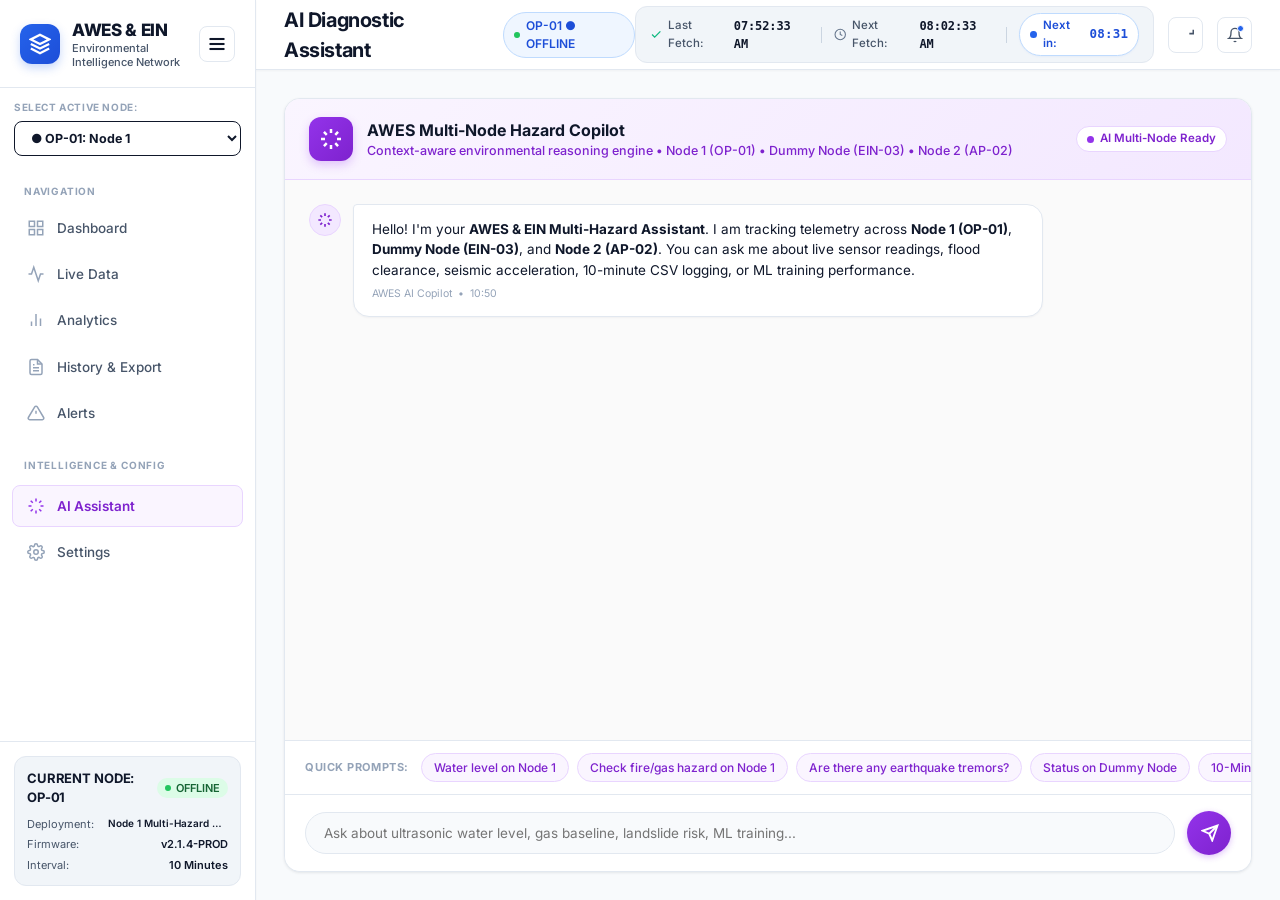
==== commit 99581027: "Change status from ONLINE to OFFLINE in UI" ====
--- a/ai-assistant.html
+++ b/ai-assistant.html
@@ -81,7 +81,7 @@
         <div class="node-header">
           <span class="node-id-badge" id="sidebar-node-id">CURRENT NODE: OP-01</span>
           <span class="status-pill online">
-            <span class="status-dot pulse"></span> ONLINE
+            <span class="status-dot pulse"></span> OFFLINE
           </span>
         </div>
         <div class="node-details">
@@ -108,7 +108,7 @@
         <h1 class="header-page-title">AI Diagnostic Assistant</h1>
         <div class="header-node-badge">
           <span class="status-dot pulse"></span>
-          <span id="header-node-badge-text">OP-01 ● ONLINE</span>
+          <span id="header-node-badge-text">OP-01 ● OFFLINE</span>
         </div>
       </div>
 
